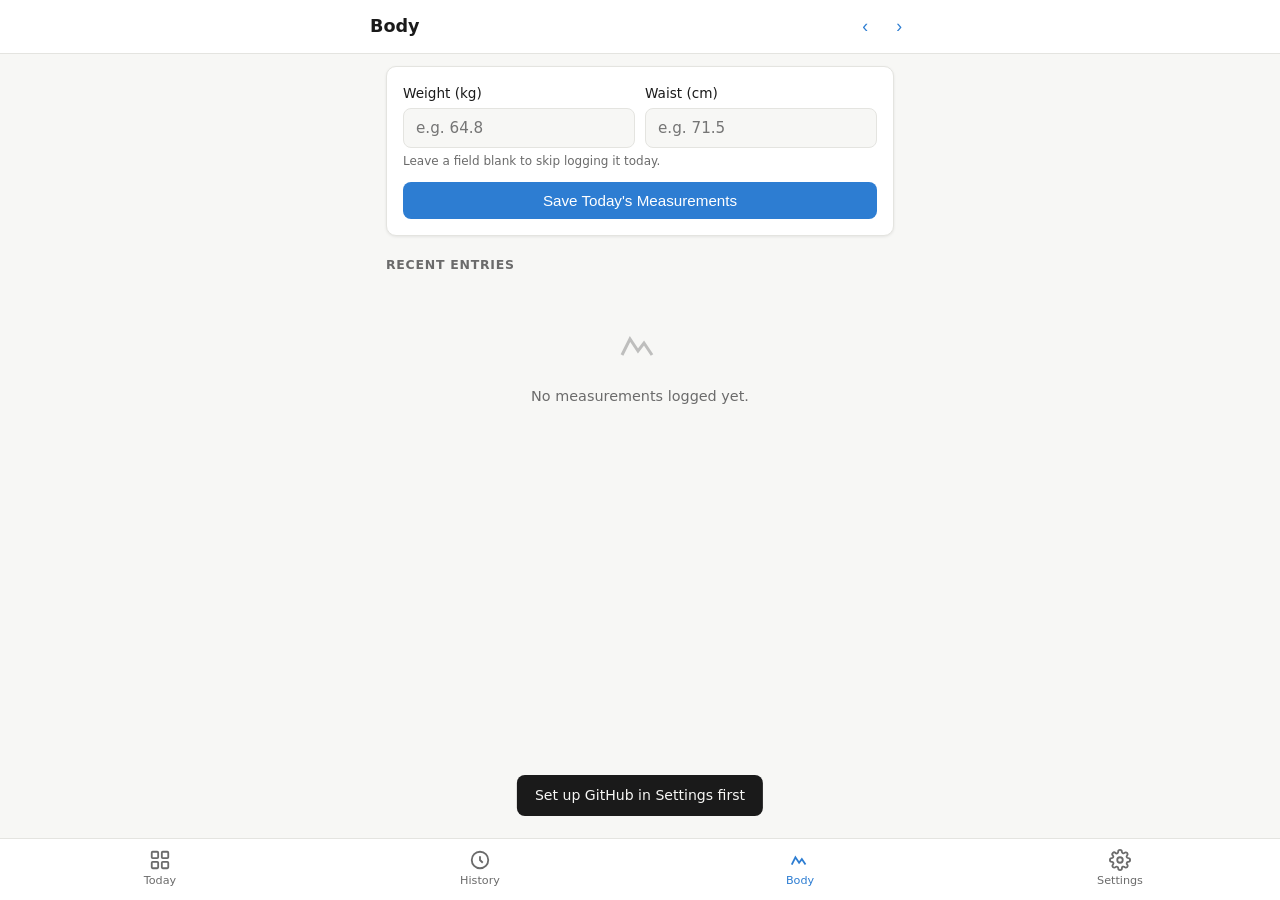
==== body.html @ 7bb33857 "Initial build: Food & Macro Tracker - Daily log view with calorie/protein/fat progress bars - Add, e" ====
<!DOCTYPE html>
<html lang="en">
<head>
  <meta charset="UTF-8">
  <meta name="viewport" content="width=device-width, initial-scale=1, viewport-fit=cover">
  <title>Body — Macro Tracker</title>
  <link rel="stylesheet" href="css/styles.css">
  <link rel="manifest" href="manifest.json">
  <meta name="theme-color" content="#2d7dd2">
  <meta name="apple-mobile-web-app-capable" content="yes">
</head>
<body>

<div class="loading-overlay" id="loadingOverlay">
  <div class="spinner"></div> Loading…
</div>

<header>
  <div class="header-row">
    <h1>Body</h1>
    <div class="date-nav">
      <button id="prevDay">&#8249;</button>
      <span class="date-label" id="dateLabel"></span>
      <button id="nextDay">&#8250;</button>
    </div>
  </div>
</header>

<main class="page">

  <!-- Log form -->
  <div class="card">
    <div class="input-row-2">
      <div class="form-group" style="margin-top:0">
        <label for="weightInput">Weight (kg)</label>
        <input type="number" id="weightInput" placeholder="e.g. 64.8" min="30" max="300" step="0.1">
      </div>
      <div class="form-group" style="margin-top:0">
        <label for="waistInput">Waist (cm)</label>
        <input type="number" id="waistInput" placeholder="e.g. 71.5" min="40" max="200" step="0.1">
      </div>
    </div>
    <div class="hint" style="margin-bottom:12px;">Leave a field blank to skip logging it today.</div>
    <button class="btn btn-primary btn-full" id="saveMeas">Save Today's Measurements</button>
  </div>

  <!-- Recent measurements -->
  <div class="section-title">Recent entries</div>
  <div id="measList">
    <div class="empty" id="emptyState">
      <svg viewBox="0 0 24 24" fill="none" stroke="currentColor" stroke-width="1.5"><path d="M3 17l4-8 4 6 3-4 4 6"/></svg>
      <p>No measurements logged yet.</p>
    </div>
  </div>

</main>

<nav class="bottom-nav">
  <a href="index.html">
    <svg viewBox="0 0 24 24" fill="none" stroke="currentColor" stroke-width="2"><rect x="3" y="3" width="7" height="7" rx="1"/><rect x="14" y="3" width="7" height="7" rx="1"/><rect x="3" y="14" width="7" height="7" rx="1"/><rect x="14" y="14" width="7" height="7" rx="1"/></svg>
    Today
  </a>
  <a href="history.html">
    <svg viewBox="0 0 24 24" fill="none" stroke="currentColor" stroke-width="2"><path d="M12 8v4l3 3"/><circle cx="12" cy="12" r="9"/></svg>
    History
  </a>
  <a href="body.html" class="active">
    <svg viewBox="0 0 24 24" fill="none" stroke="currentColor" stroke-width="2"><path d="M3 17l4-8 4 6 3-4 4 6"/></svg>
    Body
  </a>
  <a href="settings.html">
    <svg viewBox="0 0 24 24" fill="none" stroke="currentColor" stroke-width="2"><circle cx="12" cy="12" r="3"/><path d="M19.4 15a1.65 1.65 0 0 0 .33 1.82l.06.06a2 2 0 1 1-2.83 2.83l-.06-.06a1.65 1.65 0 0 0-1.82-.33 1.65 1.65 0 0 0-1 1.51V21a2 2 0 0 1-4 0v-.09A1.65 1.65 0 0 0 9 19.4a1.65 1.65 0 0 0-1.82.33l-.06.06a2 2 0 1 1-2.83-2.83l.06-.06A1.65 1.65 0 0 0 4.68 15a1.65 1.65 0 0 0-1.51-1H3a2 2 0 0 1 0-4h.09A1.65 1.65 0 0 0 4.6 9a1.65 1.65 0 0 0-.33-1.82l-.06-.06a2 2 0 1 1 2.83-2.83l.06.06A1.65 1.65 0 0 0 9 4.68a1.65 1.65 0 0 0 1-1.51V3a2 2 0 0 1 4 0v.09a1.65 1.65 0 0 0 1 1.51 1.65 1.65 0 0 0 1.82-.33l.06-.06a2 2 0 1 1 2.83 2.83l-.06.06A1.65 1.65 0 0 0 19.4 9a1.65 1.65 0 0 0 1.51 1H21a2 2 0 0 1 0 4h-.09a1.65 1.65 0 0 0-1.51 1z"/></svg>
    Settings
  </a>
</nav>

<div class="toast" id="toast"></div>

<script src="js/github-api.js"></script>
<script>
let currentDate = todayStr();
let currentSha  = null;
let recentData  = [];   // array of { date, data }

function todayStr() { return new Date().toLocaleDateString('en-CA'); }

function fmtDate(d) {
  if (d === todayStr()) return 'Today';
  const dt = new Date(d + 'T12:00:00');
  return dt.toLocaleDateString('en-US', { weekday:'short', month:'short', day:'numeric' });
}

async function init() {
  if (!GH.isConfigured()) {
    document.getElementById('loadingOverlay').classList.add('hidden');
    showToast('Set up GitHub in Settings first', 4000);
    return;
  }
  renderDateNav();
  await loadAll();
}

function renderDateNav() {
  document.getElementById('dateLabel').textContent = fmtDate(currentDate);
  document.getElementById('nextDay').disabled = currentDate >= todayStr();
}

async function loadAll() {
  document.getElementById('loadingOverlay').classList.remove('hidden');
  try {
    // Load current date measurement
    const res = await GH.readJSON(`measurements/${currentDate}.json`);
    currentSha = res?.sha || null;
    if (res) {
      document.getElementById('weightInput').value = res.data.weight_kg ?? '';
      document.getElementById('waistInput').value  = res.data.waist_cm  ?? '';
    } else {
      document.getElementById('weightInput').value = '';
      document.getElementById('waistInput').value  = '';
    }

    // Load recent 14 days for the list
    const days = [];
    const today = new Date();
    for (let i = 0; i < 14; i++) {
      const d = new Date(today);
      d.setDate(d.getDate() - i);
      days.push(d.toLocaleDateString('en-CA'));
    }
    const results = await Promise.all(days.map(d => GH.readJSON(`measurements/${d}.json`).catch(() => null)));
    recentData = results
      .map((r, i) => r ? { date: days[i], data: r.data } : null)
      .filter(Boolean);

    renderList();
  } catch (e) {
    showToast('Error: ' + e.message, 5000);
  }
  document.getElementById('loadingOverlay').classList.add('hidden');
}

function renderList() {
  const list = document.getElementById('measList');
  list.querySelectorAll('.meas-entry').forEach(el => el.remove());
  document.getElementById('emptyState').style.display = recentData.length ? 'none' : '';

  recentData.forEach(({ date, data }) => {
    const div = document.createElement('div');
    div.className = 'card meas-entry';
    div.style.marginTop = '8px';
    let html = `<div style="font-weight:600; margin-bottom:8px;">${fmtDate(date)}</div>`;
    if (data.weight_kg != null) html += `<div class="meas-row"><span class="meas-label">Weight</span><span class="meas-value">${data.weight_kg} kg</span></div>`;
    if (data.waist_cm  != null) html += `<div class="meas-row"><span class="meas-label">Waist</span><span class="meas-value">${data.waist_cm} cm</span></div>`;
    div.innerHTML = html;
    list.appendChild(div);
  });
}

document.getElementById('prevDay').addEventListener('click', () => {
  const d = new Date(currentDate + 'T12:00:00');
  d.setDate(d.getDate() - 1);
  currentDate = d.toLocaleDateString('en-CA');
  currentSha = null;
  renderDateNav();
  loadAll();
});
document.getElementById('nextDay').addEventListener('click', () => {
  if (currentDate >= todayStr()) return;
  const d = new Date(currentDate + 'T12:00:00');
  d.setDate(d.getDate() + 1);
  currentDate = d.toLocaleDateString('en-CA');
  currentSha = null;
  renderDateNav();
  loadAll();
});

document.getElementById('saveMeas').addEventListener('click', async () => {
  const weight = parseFloat(document.getElementById('weightInput').value);
  const waist  = parseFloat(document.getElementById('waistInput').value);
  if (!weight && !waist) { showToast('Enter at least one measurement'); return; }

  const btn = document.getElementById('saveMeas');
  btn.disabled = true; btn.textContent = 'Saving…';

  try {
    const obj = { date: currentDate };
    if (!isNaN(weight) && weight) obj.weight_kg = weight;
    if (!isNaN(waist)  && waist)  obj.waist_cm  = waist;
    const res = await GH.writeJSON(`measurements/${currentDate}.json`, obj, currentSha, 'log body measurement');
    currentSha = res.content.sha;
    showToast('Saved');
    await loadAll();
  } catch (e) {
    showToast('Save failed: ' + e.message, 5000);
  }
  btn.disabled = false; btn.textContent = 'Save Today\'s Measurements';
});

let toastTimer;
function showToast(msg, dur = 2500) {
  const t = document.getElementById('toast');
  t.textContent = msg;
  t.classList.add('show');
  clearTimeout(toastTimer);
  toastTimer = setTimeout(() => t.classList.remove('show'), dur);
}

init();
</script>
</body>
</html>
---- css/styles.css ----
/* ── Design tokens ── */
:root {
  --bg:       #f7f7f5;
  --surface:  #ffffff;
  --border:   #e4e4e0;
  --text:     #1a1a1a;
  --muted:    #6b6b6b;
  --accent:   #2d7dd2;
  --accent-hover: #2267b8;
  --ok:       #2d9e5f;
  --near:     #d97706;
  --over:     #dc2626;
  --bar-bg:   #e4e4e0;
  --bar-ok:   #2d9e5f;
  --bar-near: #d97706;
  --bar-over: #dc2626;
  --radius:   10px;
  --shadow:   0 1px 3px rgba(0,0,0,.08);
}

@media (prefers-color-scheme: dark) {
  :root:not([data-theme="light"]) {
    --bg:       #111110;
    --surface:  #1c1c1b;
    --border:   #2e2e2b;
    --text:     #f0ede8;
    --muted:    #9b9790;
    --accent:   #4a9ede;
    --accent-hover: #6ab3e8;
    --ok:       #34c471;
    --near:     #f59e0b;
    --over:     #f87171;
    --bar-bg:   #2e2e2b;
    --bar-ok:   #2d9e5f;
    --bar-near: #d97706;
    --bar-over: #dc2626;
  }
}

:root[data-theme="dark"] {
  --bg:       #111110;
  --surface:  #1c1c1b;
  --border:   #2e2e2b;
  --text:     #f0ede8;
  --muted:    #9b9790;
  --accent:   #4a9ede;
  --accent-hover: #6ab3e8;
  --ok:       #34c471;
  --near:     #f59e0b;
  --over:     #f87171;
  --bar-bg:   #2e2e2b;
  --bar-ok:   #2d9e5f;
  --bar-near: #d97706;
  --bar-over: #dc2626;
}

/* ── Reset & base ── */
*, *::before, *::after { box-sizing: border-box; margin: 0; padding: 0; }

html { font-size: 16px; -webkit-text-size-adjust: 100%; }

body {
  font-family: -apple-system, BlinkMacSystemFont, 'Segoe UI', system-ui, sans-serif;
  background: var(--bg);
  color: var(--text);
  line-height: 1.5;
  min-height: 100dvh;
  padding-bottom: calc(72px + env(safe-area-inset-bottom));
}

/* ── Layout ── */
.page { max-width: 540px; margin: 0 auto; padding: 0 16px; }

header {
  position: sticky;
  top: 0;
  background: var(--surface);
  border-bottom: 1px solid var(--border);
  z-index: 10;
  padding: 12px 16px;
}
.header-row { max-width: 540px; margin: 0 auto; display: flex; align-items: center; justify-content: space-between; gap: 8px; }
header h1 { font-size: 1.1rem; font-weight: 600; }
.date-nav { display: flex; align-items: center; gap: 6px; }
.date-nav button { background: none; border: none; color: var(--accent); cursor: pointer; font-size: 1.1rem; padding: 4px 8px; border-radius: 6px; }
.date-nav button:hover { background: var(--border); }
.date-label { font-size: .85rem; color: var(--muted); white-space: nowrap; }

/* ── Bottom nav ── */
.bottom-nav {
  position: fixed;
  bottom: 0;
  left: 0; right: 0;
  background: var(--surface);
  border-top: 1px solid var(--border);
  display: flex;
  justify-content: space-around;
  padding-bottom: env(safe-area-inset-bottom);
  z-index: 10;
}
.bottom-nav a {
  display: flex; flex-direction: column; align-items: center;
  gap: 2px; padding: 10px 0; min-width: 60px;
  color: var(--muted); text-decoration: none; font-size: .7rem;
  transition: color .15s;
}
.bottom-nav a.active, .bottom-nav a:hover { color: var(--accent); }
.bottom-nav a svg { width: 22px; height: 22px; }

/* ── Cards / surfaces ── */
.card {
  background: var(--surface);
  border: 1px solid var(--border);
  border-radius: var(--radius);
  padding: 16px;
  margin-top: 12px;
  box-shadow: var(--shadow);
}

/* ── Macro summary ── */
.macro-grid {
  display: grid;
  grid-template-columns: 1fr 1fr 1fr;
  gap: 10px;
  margin-top: 12px;
}
.macro-cell { text-align: center; }
.macro-label { font-size: .7rem; color: var(--muted); text-transform: uppercase; letter-spacing: .04em; }
.macro-value { font-size: 1.3rem; font-weight: 700; line-height: 1.1; }
.macro-remain { font-size: .75rem; color: var(--muted); }
.macro-value.ok   { color: var(--ok); }
.macro-value.near { color: var(--near); }
.macro-value.over { color: var(--over); }

/* ── Progress bars ── */
.bar-wrap { height: 6px; background: var(--bar-bg); border-radius: 3px; margin-top: 6px; overflow: hidden; }
.bar-fill { height: 100%; border-radius: 3px; transition: width .3s ease; }
.bar-fill.ok   { background: var(--bar-ok); }
.bar-fill.near { background: var(--bar-near); }
.bar-fill.over { background: var(--bar-over); }

/* ── Calorie ring / big number ── */
.cal-row { display: flex; align-items: baseline; gap: 6px; }
.cal-big { font-size: 2.2rem; font-weight: 800; line-height: 1; }
.cal-target { font-size: .9rem; color: var(--muted); }
.cal-remain { font-size: .85rem; font-weight: 600; }
.cal-remain.ok   { color: var(--ok); }
.cal-remain.near { color: var(--near); }
.cal-remain.over { color: var(--over); }

/* ── Meal list ── */
.meal-list { margin-top: 12px; display: flex; flex-direction: column; gap: 8px; }
.meal-item {
  background: var(--surface);
  border: 1px solid var(--border);
  border-radius: var(--radius);
  padding: 12px 14px;
  display: flex; align-items: flex-start; gap: 10px;
}
.meal-info { flex: 1; min-width: 0; }
.meal-time { font-size: .7rem; text-transform: uppercase; letter-spacing: .05em; color: var(--muted); }
.meal-desc { font-size: .9rem; margin-top: 2px; }
.meal-macros { font-size: .78rem; color: var(--muted); margin-top: 4px; }
.meal-macros span { margin-right: 8px; }
.meal-actions { display: flex; gap: 4px; flex-shrink: 0; }
.btn-icon {
  background: none; border: none; cursor: pointer; padding: 6px;
  color: var(--muted); border-radius: 6px; transition: background .15s, color .15s;
  display: flex; align-items: center;
}
.btn-icon:hover { background: var(--border); color: var(--text); }
.btn-icon.del:hover { color: var(--over); }

/* ── Buttons ── */
.btn {
  display: inline-flex; align-items: center; justify-content: center; gap: 6px;
  padding: 10px 18px; border-radius: 8px; border: none; cursor: pointer;
  font-size: .95rem; font-weight: 500; transition: background .15s, opacity .15s;
}
.btn-primary { background: var(--accent); color: #fff; }
.btn-primary:hover { background: var(--accent-hover); }
.btn-secondary { background: var(--border); color: var(--text); }
.btn-secondary:hover { opacity: .8; }
.btn-danger { background: var(--over); color: #fff; }
.btn-danger:hover { opacity: .85; }
.btn:disabled { opacity: .45; cursor: not-allowed; }
.btn-full { width: 100%; }

/* ── FAB ── */
.fab {
  position: fixed; bottom: calc(72px + env(safe-area-inset-bottom) + 16px); right: 16px;
  width: 52px; height: 52px; border-radius: 50%;
  background: var(--accent); color: #fff; border: none; cursor: pointer;
  font-size: 1.5rem; display: flex; align-items: center; justify-content: center;
  box-shadow: 0 4px 14px rgba(0,0,0,.18); transition: background .15s, transform .15s;
  z-index: 9;
}
.fab:hover { background: var(--accent-hover); transform: scale(1.05); }

/* ── Forms ── */
.form-group { margin-top: 14px; }
.form-group label { display: block; font-size: .85rem; font-weight: 500; margin-bottom: 5px; }
input, select, textarea {
  width: 100%; padding: 10px 12px; border: 1px solid var(--border);
  border-radius: 8px; background: var(--bg); color: var(--text);
  font-size: .95rem; font-family: inherit;
  transition: border-color .15s;
}
input:focus, select:focus, textarea:focus {
  outline: none; border-color: var(--accent);
  box-shadow: 0 0 0 3px color-mix(in srgb, var(--accent) 20%, transparent);
}
textarea { resize: vertical; min-height: 60px; }
.input-row { display: grid; grid-template-columns: 1fr 1fr 1fr; gap: 10px; }
.input-row-2 { display: grid; grid-template-columns: 1fr 1fr; gap: 10px; }
.hint { font-size: .75rem; color: var(--muted); margin-top: 4px; }

/* ── Modal ── */
.modal-backdrop {
  position: fixed; inset: 0; background: rgba(0,0,0,.45);
  display: flex; align-items: flex-end; justify-content: center;
  z-index: 100; padding: 0 0 env(safe-area-inset-bottom);
}
.modal-backdrop.hidden { display: none; }
.modal {
  background: var(--surface); border-radius: 20px 20px 0 0;
  width: 100%; max-width: 540px; padding: 24px 20px 20px;
  max-height: 90dvh; overflow-y: auto;
}
.modal-header { display: flex; align-items: center; justify-content: space-between; margin-bottom: 16px; }
.modal-header h2 { font-size: 1.1rem; font-weight: 600; }
.modal-actions { display: flex; gap: 8px; margin-top: 20px; }
.modal-actions .btn { flex: 1; }

/* ── Toast ── */
.toast {
  position: fixed; bottom: calc(72px + env(safe-area-inset-bottom) + 12px); left: 50%;
  transform: translateX(-50%) translateY(0);
  background: var(--text); color: var(--bg);
  padding: 10px 18px; border-radius: 8px; font-size: .88rem;
  opacity: 0; transition: opacity .2s; pointer-events: none; white-space: nowrap;
  z-index: 200;
}
.toast.show { opacity: 1; }

/* ── Section headers ── */
.section-title {
  font-size: .78rem; font-weight: 600; text-transform: uppercase;
  letter-spacing: .06em; color: var(--muted); margin: 20px 0 6px;
}

/* ── Empty state ── */
.empty { text-align: center; padding: 40px 20px; color: var(--muted); }
.empty svg { width: 48px; height: 48px; margin-bottom: 10px; opacity: .4; }
.empty p { font-size: .9rem; }

/* ── History list ── */
.history-day {
  background: var(--surface); border: 1px solid var(--border);
  border-radius: var(--radius); padding: 14px; margin-top: 10px;
  cursor: pointer; transition: border-color .15s;
}
.history-day:hover { border-color: var(--accent); }
.history-day-header { display: flex; justify-content: space-between; align-items: center; }
.history-date { font-weight: 600; }
.history-cal { font-size: .9rem; color: var(--muted); }
.history-macros { font-size: .78rem; color: var(--muted); margin-top: 4px; }

/* ── Settings ── */
.setting-section-header {
  font-size: .78rem; font-weight: 700; text-transform: uppercase;
  letter-spacing: .06em; color: var(--muted);
  border-bottom: 1px solid var(--border);
  padding-bottom: 8px; margin-top: 24px; margin-bottom: 2px;
}
.token-row { display: flex; gap: 8px; }
.token-row input { flex: 1; }

/* ── Spinner ── */
.spinner {
  display: inline-block; width: 18px; height: 18px;
  border: 2px solid var(--border); border-top-color: var(--accent);
  border-radius: 50%; animation: spin .6s linear infinite;
}
@keyframes spin { to { transform: rotate(360deg); } }

/* ── Loading overlay ── */
.loading-overlay {
  position: fixed; inset: 0; background: var(--bg);
  display: flex; align-items: center; justify-content: center;
  z-index: 999; gap: 10px; font-size: .95rem; color: var(--muted);
}
.loading-overlay.hidden { display: none; }

/* ── Measurement card ── */
.meas-row { display: flex; justify-content: space-between; align-items: baseline; padding: 8px 0; border-bottom: 1px solid var(--border); }
.meas-row:last-child { border-bottom: none; }
.meas-label { font-size: .85rem; color: var(--muted); }
.meas-value { font-weight: 600; }
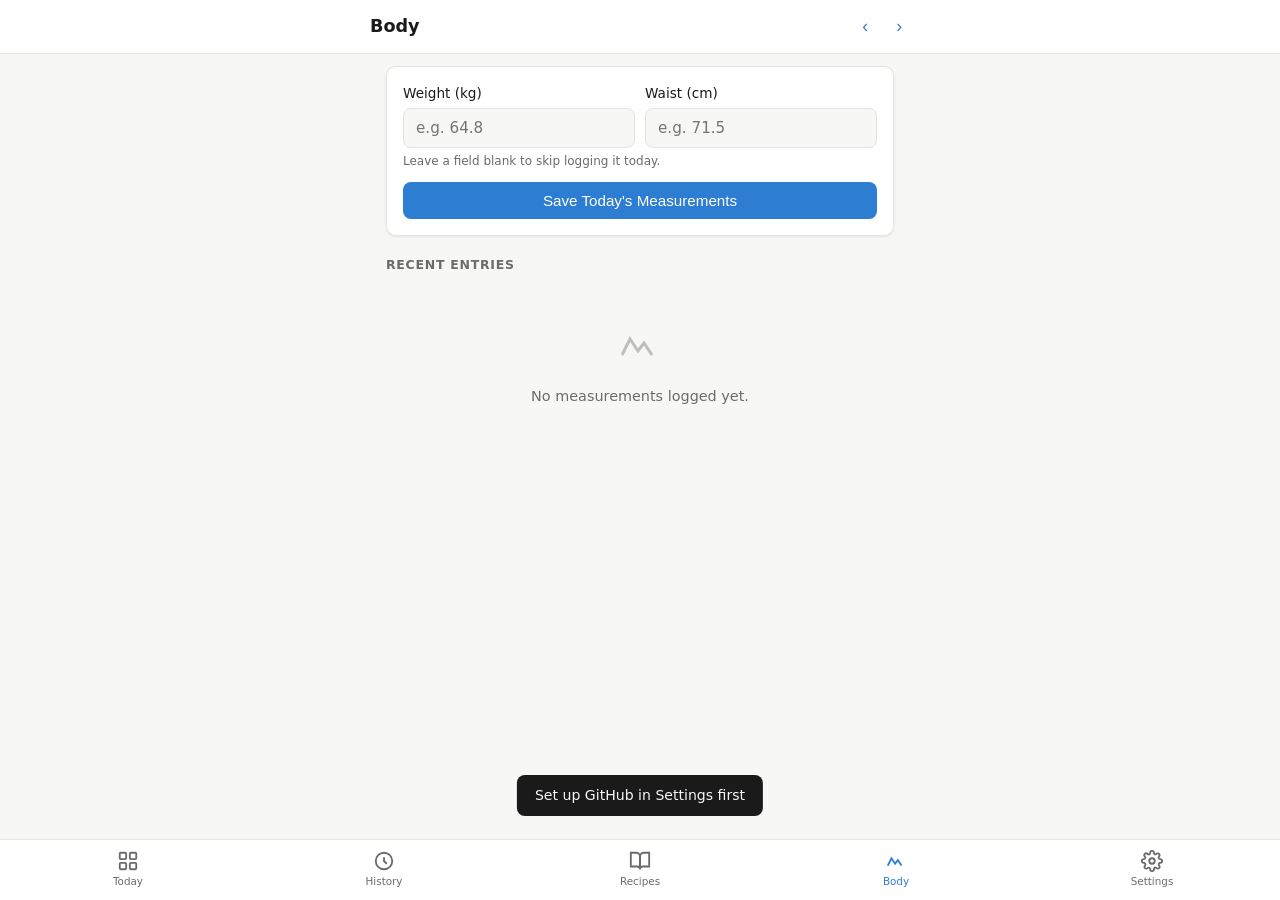
==== commit b7a074bb: "Add Recipes feature with auto-calculated meal macros - New recipes.html: add/edit/delete recipes wit" ====
--- a/body.html
+++ b/body.html
@@ -64,6 +64,10 @@
     <svg viewBox="0 0 24 24" fill="none" stroke="currentColor" stroke-width="2"><path d="M12 8v4l3 3"/><circle cx="12" cy="12" r="9"/></svg>
     History
   </a>
+  <a href="recipes.html">
+    <svg viewBox="0 0 24 24" fill="none" stroke="currentColor" stroke-width="2"><path d="M2 3h6a4 4 0 0 1 4 4v14a3 3 0 0 0-3-3H2z"/><path d="M22 3h-6a4 4 0 0 0-4 4v14a3 3 0 0 1 3-3h7z"/></svg>
+    Recipes
+  </a>
   <a href="body.html" class="active">
     <svg viewBox="0 0 24 24" fill="none" stroke="currentColor" stroke-width="2"><path d="M3 17l4-8 4 6 3-4 4 6"/></svg>
     Body
@@ -76,6 +80,7 @@
 
 <div class="toast" id="toast"></div>
 
+<script src="js/auth.js"></script>
 <script src="js/github-api.js"></script>
 <script>
 let currentDate = todayStr();
--- a/css/styles.css
+++ b/css/styles.css
@@ -100,8 +100,8 @@
 }
 .bottom-nav a {
   display: flex; flex-direction: column; align-items: center;
-  gap: 2px; padding: 10px 0; min-width: 60px;
-  color: var(--muted); text-decoration: none; font-size: .7rem;
+  gap: 2px; padding: 10px 0; flex: 1; min-width: 0;
+  color: var(--muted); text-decoration: none; font-size: .65rem;
   transition: color .15s;
 }
 .bottom-nav a.active, .bottom-nav a:hover { color: var(--accent); }
@@ -225,6 +225,8 @@
 .modal {
   background: var(--surface); border-radius: 20px 20px 0 0;
   width: 100%; max-width: 540px; padding: 24px 20px 20px;
+  /* Extra bottom padding clears the Netlify free-tier badge (~50px) */
+  padding-bottom: calc(70px + env(safe-area-inset-bottom));
   max-height: 90dvh; overflow-y: auto;
 }
 .modal-header { display: flex; align-items: center; justify-content: space-between; margin-bottom: 16px; }
@@ -297,3 +299,17 @@
 .meas-row:last-child { border-bottom: none; }
 .meas-label { font-size: .85rem; color: var(--muted); }
 .meas-value { font-weight: 600; }
+
+/* ── Source toggle (manual / from recipe) ── */
+.source-toggle {
+  display: flex; border: 1px solid var(--border); border-radius: 8px; overflow: hidden;
+}
+.source-toggle button {
+  flex: 1; padding: 8px; background: none; border: none; cursor: pointer;
+  font-size: .82rem; color: var(--muted); transition: background .15s, color .15s;
+  font-family: inherit;
+}
+.source-toggle button.active { background: var(--accent); color: #fff; }
+
+/* ── Recipe card ── */
+.recipe-item { margin-top: 10px; }
